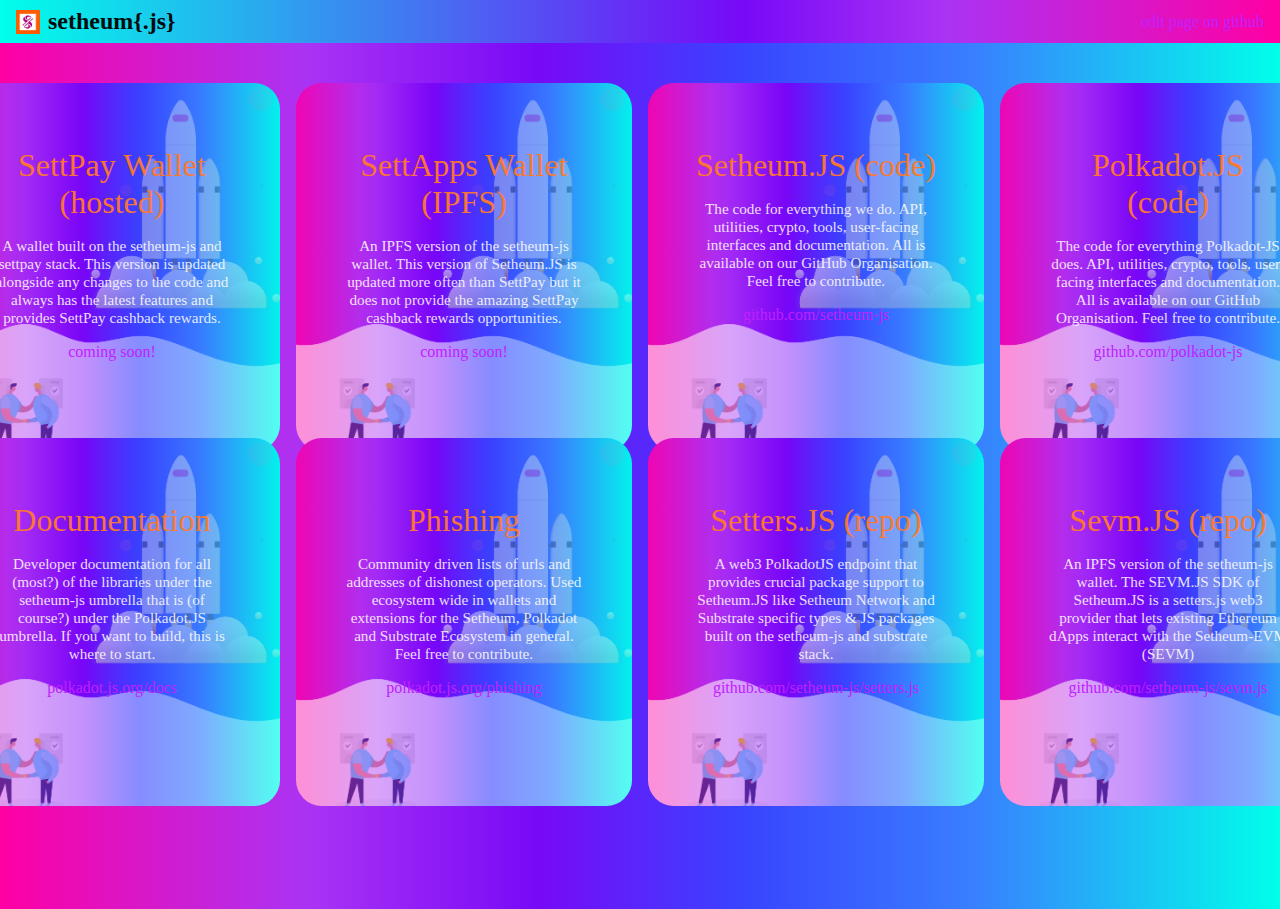
==== index.html @ 2751fb50 "A bit of redesigning" ====
<!DOCTYPE html>
<html>
  <head>
    <meta charset="UTF-8">
    <meta name="viewport" content="initial-scale=0.5, maximum-scale=1">+

    <title>setheum{.js}</title>
    <link rel="stylesheet" href="style.css">
  </head>
  <body>
    <div class="header">
      <div class="logo"><img src="logo.png" />
        <div><h2>setheum{.js}</h2></div>
      </div>
      <a href="https://github.com/setheum-js/setheum-js.github.io/edit/master/index.html">edit page on github</a>
    </div>
    
    <div class="container gradient">
      <div class="row">
        <div class="col">
          <div class="box">
            <h1>SettPay Wallet (hosted)</h1>
            <p class="desc">A wallet built on the setheum-js and settpay stack. 
              This version is updated alongside any changes to the code and always 
              has the latest features and provides SettPay cashback rewards.</p>
            <p><a href="#">coming soon!</a></p>
          </div>
          <div class="box">
            <h1>SettApps Wallet (IPFS)</h1>
            <p class="desc">An IPFS version of the setheum-js wallet. 
              This version of Setheum.JS is updated more often than SettPay but it does not provide the 
              amazing SettPay cashback rewards opportunities.</p>
            <p><a href="#">coming soon!</a></p>
          </div>
          <div class="box">
            <h1>Setheum.JS (code)</h1>
            <p class="desc">The code for everything we do. API, utilities,
              crypto, tools, user-facing interfaces and documentation. All is available on
              our GitHub Organisation. Feel free to contribute.</p>
            <p><a href="https://github.com/setheum-js/">github.com/setheum-js</a></p>
          </div>
          <div class="box">
            <h1>Polkadot.JS (code)</h1>
            <p class="desc">The code for everything Polkadot-JS does. API, utilities,
              crypto, tools, user-facing interfaces and documentation. All is available on
              our GitHub Organisation. Feel free to contribute.</p>
            <p><a href="https://github.com/polkadot-js/">github.com/polkadot-js</a></p>
          </div>
        </div>
      </div>
      <div class="row">
        <div class="col">
          <div class="box">
            <h1>Documentation</h1>
            <p class="desc">Developer documentation for all (most?) of the libraries
              under the setheum-js umbrella that is (of course?) under the Polkadot.JS umbrella.
              If you want to build, this is where to start.</p>
            <p><a href="https://polkadot.js.org/docs/">polkadot.js.org/docs</a></p>
          </div>
          <div class="box">
            <h1>Phishing</h1>
            <p class="desc">Community driven lists of urls and addresses of
              dishonest operators. Used ecosystem wide in wallets and extensions
              for the Setheum, Polkadot and Substrate Ecosystem in general. Feel free to contribute.</p>
            <p><a href="https://polkadot.js.org/phishing/">polkadot.js.org/phishing</a></p>
          </div>
          <div class="box">
            <h1>Setters.JS (repo)</h1>
            <p class="desc">A web3 PolkadotJS endpoint that provides crucial package
              support to Setheum.JS like Setheum Network and Substrate specific
              types & JS packages built on the setheum-js and substrate stack.</p>
            <p><a href="https://github.com/setheum-js/setters.js">github.com/setheum-js/setters.js</a></p>
          </div>
          <div class="box">
            <h1>Sevm.JS (repo)</h1>
            <p class="desc">An IPFS version of the setheum-js wallet.
              The SEVM.JS SDK of Setheum.JS is a setters.js web3 provider
              that lets existing Ethereum dApps interact with the Setheum-EVM (SEVM)</p>
            <p><a href="https://github.com/setheum-js/sevm.js">github.com/setheum-js/sevm.js</a></p>
          </div>
        </div>
      </div>
    </div>
  </body>
</html>
---- style.css ----
*{
    margin: 0;
    padding:0;
    font-family: 'Roboto', san-serif;
}

a{ 
    color: #c021ff !important; 
    text-decoration: none 
}

h1{ 
    color: #ff792b; 
    font-weight: 400; 
    margin: 1rem 0; 
    opacity: 0.95 
}

h2{ 
    color: #000000; 
    opacity: 0.95 
}

h5{ 
    color: #f3763c; 
    opacity: 0.95 
}

p{ 
    color: #ffffff; 
    margin: 1rem 0 
}

.desc{ 
    font-size:  0.95rem; 
    opacity: 0.85; 
    white-space: normal 
}

.header{ 
    align-items: center; 
    background: rgb(0,242,255);
    background: linear-gradient(90deg, rgba(0,242,255,1) 0%, 
    rgba(0,255,234,1) 0%, rgba(120,9,247,1) 58%, 
    rgba(170,51,244,1) 74%,  rgba(255,0,163,1) 100%); 
    display: flex; left: 0; justify-content: space-between; padding: 0.5rem 1rem; position: fixed; right: 0; top: 0; z-index: 1 
}

.header div.logo{ 
    display: flex; 
    align-items: center 
}

.header img{ 
    height: 1.5rem; 
    margin-right: 0.5rem; 
    width: 1.5rem 
}

.gradient {
  background: rgb(255,0,163);
  background: linear-gradient(
    90deg, rgba(255,0,163,1) 0%, 
    rgba(170,51,244,1) 24%, rgba(120,9,247,1) 42%, 
    rgba(57,68,255,1) 58%, rgba(57,127,255,1) 76%, 
    rgba(0,255,234,1) 100%, rgb(53, 119, 122) 100%); 
}

body{ 
    color: #4e4e4e; 
    font-family: "-apple-system", 
    BlinkMacSystemFont, "Segoe UI", 
    Roboto, 
    Oxygen, 
    Ubuntu, 
    Cantarell, "Open Sans", 
    "Helvetica Neue", 
    Helvetica, 
    Arial, 
    sans-serif, 
    "Apple Color Emoji", 
    "Segoe UI Emoji", 
    "Segoe UI Symbol"; 
    height: 100vh; 
    overflow: hidden; 
    padding: 0 }
      
.row{
    display: flex;
    height:34%;
    align-items: center;
    padding-top: 3%;
    padding-left: 3%;
    padding-right: 3%;
    padding-bottom: 3%;
    justify-content: center 
}

.col{
    flex-basis: 50%;
    display: flex;
}

#particles-js{
    background-size: cover;
    background-position: center;
    background: rgb(255,0,163);
    background: linear-gradient(
    90deg, rgba(255,0,163,1) 0%, 
    rgba(170,51,244,1) 24%, rgba(120,9,247,1) 42%, 
    rgba(57,68,255,1) 58%, rgba(57,127,255,1) 76%, 
    rgba(0,255,234,1) 100%, rgb(53, 119, 122) 100%);
}


button{
    width: 180px;
    color: #000;
    font-size: 12px;
    padding: 12px 0;
    background: #fff;
    border: 0;
    border-radius: 20px;
    outline: none;
    margin-top: 30px;
}

.box { 
    background: rgba(255, 255, 255, 0.85); 
    border-radius: 25.8px; 
    flex: 2 2; 
    margin: 0.5rem; 
    min-width: 15rem; 
    max-width: 21rem; 
    padding:  3rem; 
    text-align: center; 
    width: 5rem; 
    height: 17rem; 

    background-image: linear-gradient(
    90deg, rgba(255, 0, 162, 0.439) 0%, 
    rgba(170, 51, 244, 0.446) 24%, rgba(120, 9, 247, 0.446) 42%, 
    rgba(57, 67, 255, 0.611) 58%, rgba(57, 126, 255, 0.652) 76%, 
    rgba(0, 255, 234, 0.679) 100%, rgba(53, 118, 122, 0.775) 100%), 
    url(background.png);
    background-position: center;
    background-size: cover;
    z-index: 2 }

.container{
    width: 100%;
    height: 99vh;
    background-position: center;
    background-size: cover;
    padding-top: 1%;
    padding-left: 2%;
    padding-right: 2%;
    padding-bottom: 4%;
    box-sizing: border-box;
    align-items: center;
    display: flex;
    flex-direction: column;
    justify-content: center; 
    flex: 2 2; 
}

.card{
    width: 350px;
    height: 300px;
    display: inline-block;
    border-radius: 150px;
    padding-top: 5%;
    padding-left: 1%;
    padding-right: 1%;
    padding-bottom: 22%;
    box-sizing: border-box;
    cursor: pointer;
    margin: 12px 12px;
    background-image: linear-gradient(
    90deg, rgba(163, 28, 114, 0.528) 0%, 
    rgba(115, 22, 174, 0.494) 24%, rgba(93, 19, 179, 0.515) 42%, 
    rgba(21, 29, 181, 0.501) 58%, rgba(26, 80, 181, 0.501) 76%, 
    rgba(11, 145, 134, 0.515) 100%, rgba(18, 127, 133, 0.515) 100%), 
    url(background.png);
    background-position: center;
    background-size: cover;
}
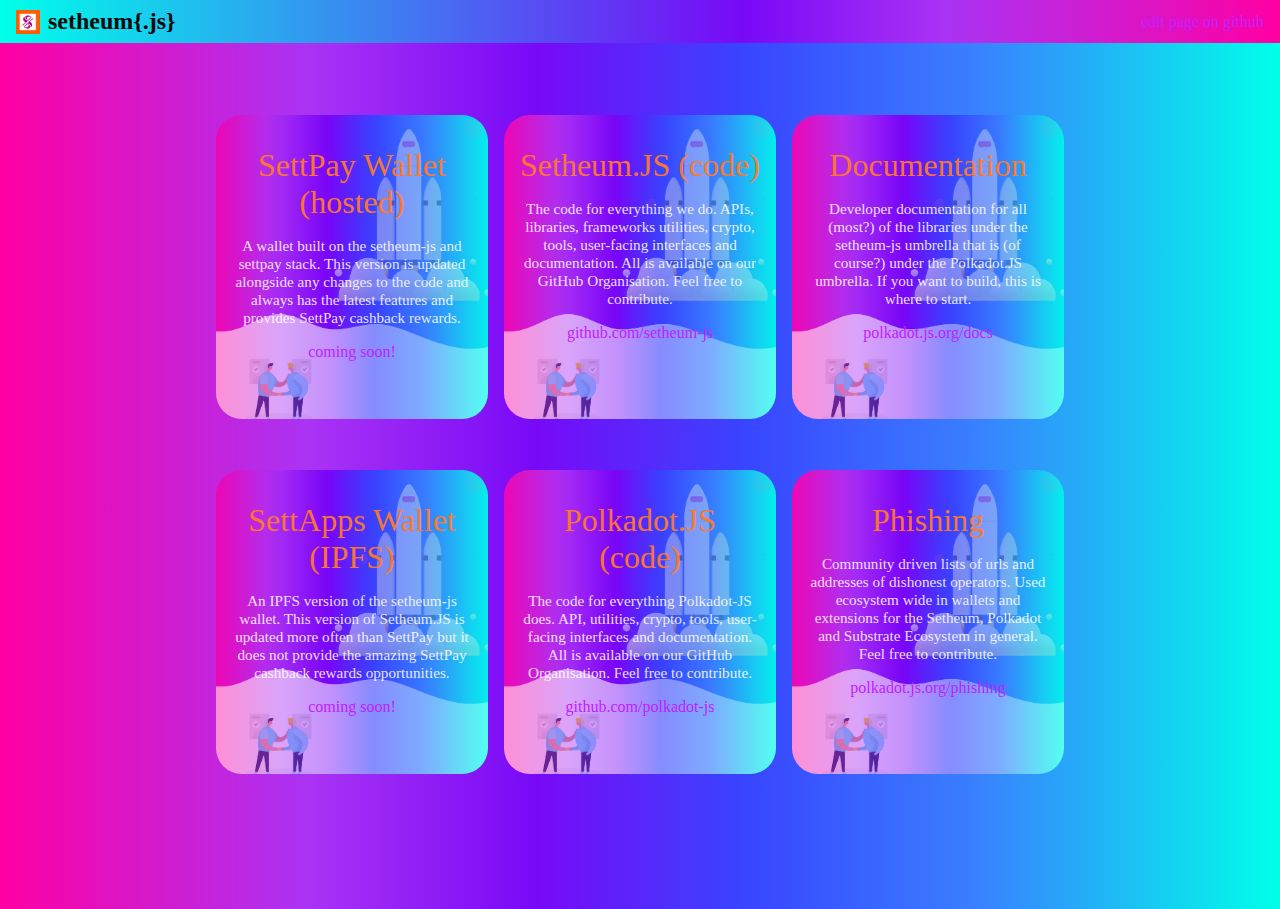
==== commit 13bdc5e2: "rearrange fit minimal and info design" ====
--- a/index.html
+++ b/index.html
@@ -26,18 +26,29 @@
             <p><a href="#">coming soon!</a></p>
           </div>
           <div class="box">
+            <h1>Setheum.JS (code)</h1>
+            <p class="desc">The code for everything we do. APIs, libraries, 
+              frameworks utilities, crypto, tools, user-facing interfaces and documentation. 
+              All is available on our GitHub Organisation. Feel free to contribute.</p>
+            <p><a href="https://github.com/setheum-js/">github.com/setheum-js</a></p>
+          </div>
+          <div class="box">
+            <h1>Documentation</h1>
+            <p class="desc">Developer documentation for all (most?) of the libraries
+              under the setheum-js umbrella that is (of course?) under the Polkadot.JS umbrella.
+              If you want to build, this is where to start.</p>
+            <p><a href="https://polkadot.js.org/docs/">polkadot.js.org/docs</a></p>
+          </div>
+        </div>
+      </div>
+      <div class="row">
+        <div class="col">
+          <div class="box">
             <h1>SettApps Wallet (IPFS)</h1>
             <p class="desc">An IPFS version of the setheum-js wallet. 
               This version of Setheum.JS is updated more often than SettPay but it does not provide the 
               amazing SettPay cashback rewards opportunities.</p>
             <p><a href="#">coming soon!</a></p>
-          </div>
-          <div class="box">
-            <h1>Setheum.JS (code)</h1>
-            <p class="desc">The code for everything we do. API, utilities,
-              crypto, tools, user-facing interfaces and documentation. All is available on
-              our GitHub Organisation. Feel free to contribute.</p>
-            <p><a href="https://github.com/setheum-js/">github.com/setheum-js</a></p>
           </div>
           <div class="box">
             <h1>Polkadot.JS (code)</h1>
@@ -46,17 +57,6 @@
               our GitHub Organisation. Feel free to contribute.</p>
             <p><a href="https://github.com/polkadot-js/">github.com/polkadot-js</a></p>
           </div>
-        </div>
-      </div>
-      <div class="row">
-        <div class="col">
-          <div class="box">
-            <h1>Documentation</h1>
-            <p class="desc">Developer documentation for all (most?) of the libraries
-              under the setheum-js umbrella that is (of course?) under the Polkadot.JS umbrella.
-              If you want to build, this is where to start.</p>
-            <p><a href="https://polkadot.js.org/docs/">polkadot.js.org/docs</a></p>
-          </div>
           <div class="box">
             <h1>Phishing</h1>
             <p class="desc">Community driven lists of urls and addresses of
@@ -64,20 +64,6 @@
               for the Setheum, Polkadot and Substrate Ecosystem in general. Feel free to contribute.</p>
             <p><a href="https://polkadot.js.org/phishing/">polkadot.js.org/phishing</a></p>
           </div>
-          <div class="box">
-            <h1>Setters.JS (repo)</h1>
-            <p class="desc">A web3 PolkadotJS endpoint that provides crucial package
-              support to Setheum.JS like Setheum Network and Substrate specific
-              types & JS packages built on the setheum-js and substrate stack.</p>
-            <p><a href="https://github.com/setheum-js/setters.js">github.com/setheum-js/setters.js</a></p>
-          </div>
-          <div class="box">
-            <h1>Sevm.JS (repo)</h1>
-            <p class="desc">An IPFS version of the setheum-js wallet.
-              The SEVM.JS SDK of Setheum.JS is a setters.js web3 provider
-              that lets existing Ethereum dApps interact with the Setheum-EVM (SEVM)</p>
-            <p><a href="https://github.com/setheum-js/sevm.js">github.com/setheum-js/sevm.js</a></p>
-          </div>
         </div>
       </div>
     </div>
--- a/style.css
+++ b/style.css
@@ -132,9 +132,9 @@
     margin: 0.5rem; 
     min-width: 15rem; 
     max-width: 21rem; 
-    padding:  3rem; 
+    padding:  1rem; 
     text-align: center; 
-    width: 5rem; 
+    width: 3rem; 
     height: 17rem; 
 
     background-image: linear-gradient(
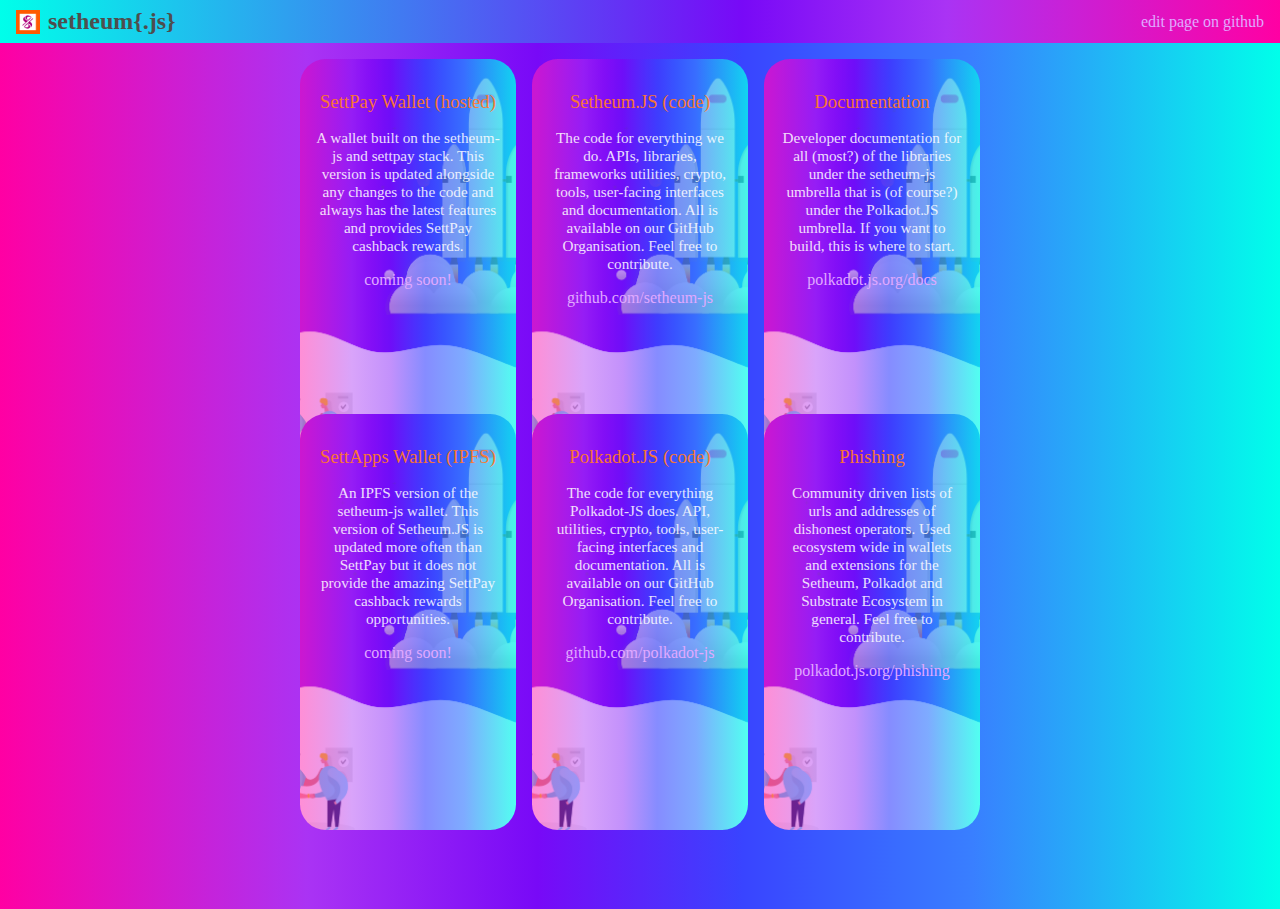
==== commit 1b3fbaec: "Merge pull request #12 from JBA-Khalifa/Extended-Libraries" ====
--- a/index.html
+++ b/index.html
@@ -19,21 +19,21 @@
       <div class="row">
         <div class="col">
           <div class="box">
-            <h1>SettPay Wallet (hosted)</h1>
+            <h3>SettPay Wallet (hosted)</h3>
             <p class="desc">A wallet built on the setheum-js and settpay stack. 
               This version is updated alongside any changes to the code and always 
               has the latest features and provides SettPay cashback rewards.</p>
             <p><a href="#">coming soon!</a></p>
           </div>
           <div class="box">
-            <h1>Setheum.JS (code)</h1>
+            <h3>Setheum.JS (code)</h3>
             <p class="desc">The code for everything we do. APIs, libraries, 
               frameworks utilities, crypto, tools, user-facing interfaces and documentation. 
               All is available on our GitHub Organisation. Feel free to contribute.</p>
             <p><a href="https://github.com/setheum-js/">github.com/setheum-js</a></p>
           </div>
           <div class="box">
-            <h1>Documentation</h1>
+            <h3>Documentation</h3>
             <p class="desc">Developer documentation for all (most?) of the libraries
               under the setheum-js umbrella that is (of course?) under the Polkadot.JS umbrella.
               If you want to build, this is where to start.</p>
@@ -44,21 +44,21 @@
       <div class="row">
         <div class="col">
           <div class="box">
-            <h1>SettApps Wallet (IPFS)</h1>
+            <h3>SettApps Wallet (IPFS)</h3>
             <p class="desc">An IPFS version of the setheum-js wallet. 
               This version of Setheum.JS is updated more often than SettPay but it does not provide the 
               amazing SettPay cashback rewards opportunities.</p>
             <p><a href="#">coming soon!</a></p>
           </div>
           <div class="box">
-            <h1>Polkadot.JS (code)</h1>
+            <h3>Polkadot.JS (code)</h3>
             <p class="desc">The code for everything Polkadot-JS does. API, utilities,
               crypto, tools, user-facing interfaces and documentation. All is available on
               our GitHub Organisation. Feel free to contribute.</p>
             <p><a href="https://github.com/polkadot-js/">github.com/polkadot-js</a></p>
           </div>
           <div class="box">
-            <h1>Phishing</h1>
+            <h3>Phishing</h3>
             <p class="desc">Community driven lists of urls and addresses of
               dishonest operators. Used ecosystem wide in wallets and extensions
               for the Setheum, Polkadot and Substrate Ecosystem in general. Feel free to contribute.</p>
--- a/style.css
+++ b/style.css
@@ -5,18 +5,18 @@
 }
 
 a{ 
-    color: #c021ff !important; 
+    color: #e0a9ff !important; 
     text-decoration: none 
 }
 
-h1{ 
+h3{ 
     color: #ff792b; 
     font-weight: 400; 
     margin: 1rem 0; 
     opacity: 0.95 
 }
 
-h2{ 
+h1{ 
     color: #000000; 
     opacity: 0.95 
 }
@@ -130,13 +130,12 @@
     border-radius: 25.8px; 
     flex: 2 2; 
     margin: 0.5rem; 
-    min-width: 15rem; 
+    min-width: 11.5rem; 
     max-width: 21rem; 
     padding:  1rem; 
     text-align: center; 
-    width: 3rem; 
-    height: 17rem; 
-
+    width: 1rem; 
+    height: 24rem; 
     background-image: linear-gradient(
     90deg, rgba(255, 0, 162, 0.439) 0%, 
     rgba(170, 51, 244, 0.446) 24%, rgba(120, 9, 247, 0.446) 42%, 
@@ -145,7 +144,8 @@
     url(background.png);
     background-position: center;
     background-size: cover;
-    z-index: 2 }
+    z-index: 2 
+}
 
 .container{
     width: 100%;
@@ -184,4 +184,4 @@
     url(background.png);
     background-position: center;
     background-size: cover;
-}                                                                             +}                                                                             
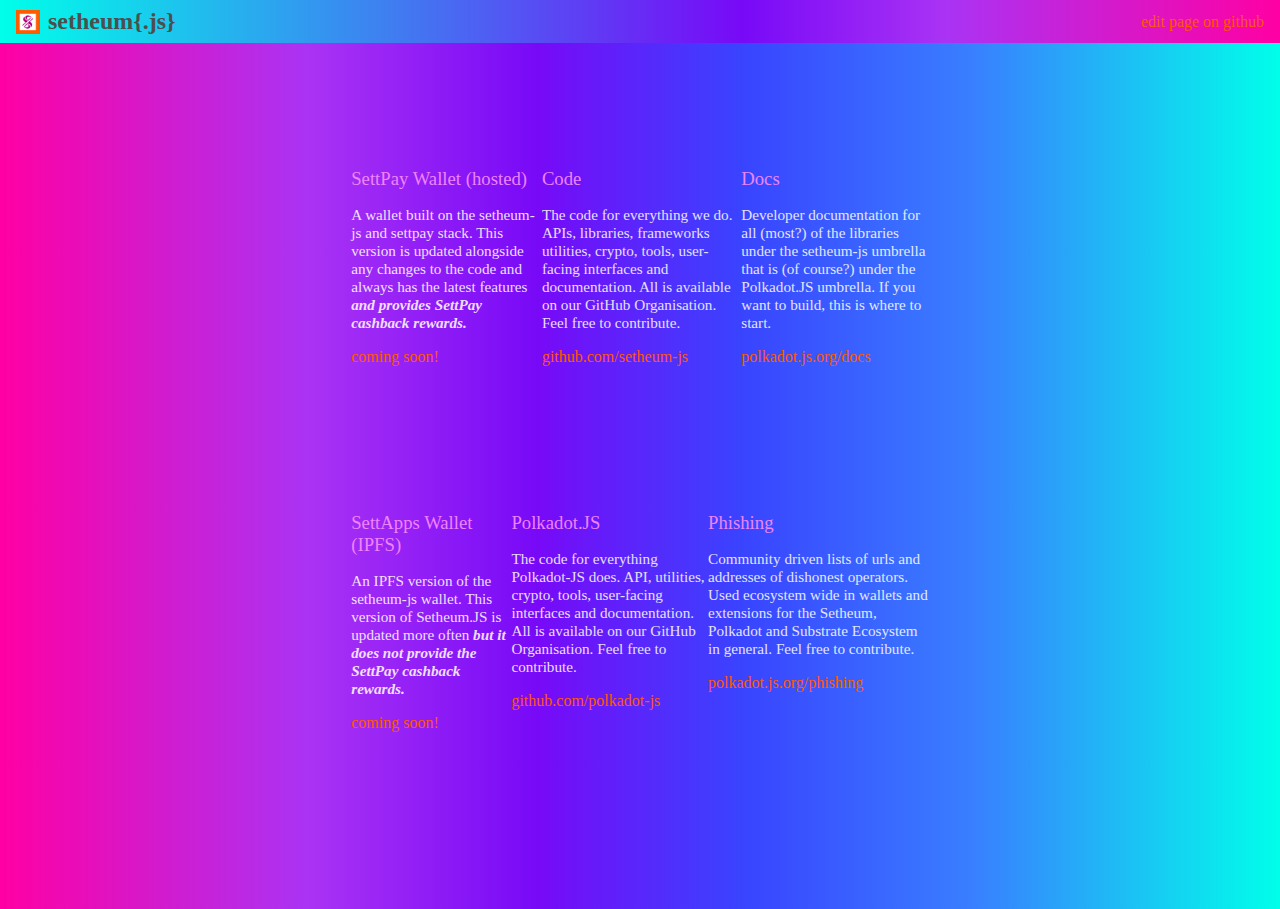
==== commit 26f20452: "simpler and clearer text with  eloquent cards" ====
--- a/index.html
+++ b/index.html
@@ -22,18 +22,18 @@
             <h3>SettPay Wallet (hosted)</h3>
             <p class="desc">A wallet built on the setheum-js and settpay stack. 
               This version is updated alongside any changes to the code and always 
-              has the latest features and provides SettPay cashback rewards.</p>
+              has the latest features <b><i>and provides SettPay cashback rewards.</b></i></p>
             <p><a href="#">coming soon!</a></p>
           </div>
           <div class="box">
-            <h3>Setheum.JS (code)</h3>
+            <h3>Code</h3>
             <p class="desc">The code for everything we do. APIs, libraries, 
               frameworks utilities, crypto, tools, user-facing interfaces and documentation. 
               All is available on our GitHub Organisation. Feel free to contribute.</p>
             <p><a href="https://github.com/setheum-js/">github.com/setheum-js</a></p>
           </div>
           <div class="box">
-            <h3>Documentation</h3>
+            <h3>Docs</h3>
             <p class="desc">Developer documentation for all (most?) of the libraries
               under the setheum-js umbrella that is (of course?) under the Polkadot.JS umbrella.
               If you want to build, this is where to start.</p>
@@ -46,12 +46,12 @@
           <div class="box">
             <h3>SettApps Wallet (IPFS)</h3>
             <p class="desc">An IPFS version of the setheum-js wallet. 
-              This version of Setheum.JS is updated more often than SettPay but it does not provide the 
-              amazing SettPay cashback rewards opportunities.</p>
+              This version of Setheum.JS is updated more often 
+              <b><i>but it does not provide the SettPay cashback rewards.</b></i></p>
             <p><a href="#">coming soon!</a></p>
           </div>
           <div class="box">
-            <h3>Polkadot.JS (code)</h3>
+            <h3>Polkadot.JS</h3>
             <p class="desc">The code for everything Polkadot-JS does. API, utilities,
               crypto, tools, user-facing interfaces and documentation. All is available on
               our GitHub Organisation. Feel free to contribute.</p>
--- a/style.css
+++ b/style.css
@@ -5,12 +5,12 @@
 }
 
 a{ 
-    color: #e0a9ff !important; 
+    color: #ff5900; 
     text-decoration: none 
 }
 
 h3{ 
-    color: #ff792b; 
+    color: #f589ff; 
     font-weight: 400; 
     margin: 1rem 0; 
     opacity: 0.95 
@@ -125,7 +125,7 @@
     margin-top: 30px;
 }
 
-.box { 
+.cards { 
     background: rgba(255, 255, 255, 0.85); 
     border-radius: 25.8px; 
     flex: 2 2; 
@@ -135,7 +135,7 @@
     padding:  1rem; 
     text-align: center; 
     width: 1rem; 
-    height: 24rem; 
+    height: 19rem; 
     background-image: linear-gradient(
     90deg, rgba(255, 0, 162, 0.439) 0%, 
     rgba(170, 51, 244, 0.446) 24%, rgba(120, 9, 247, 0.446) 42%, 
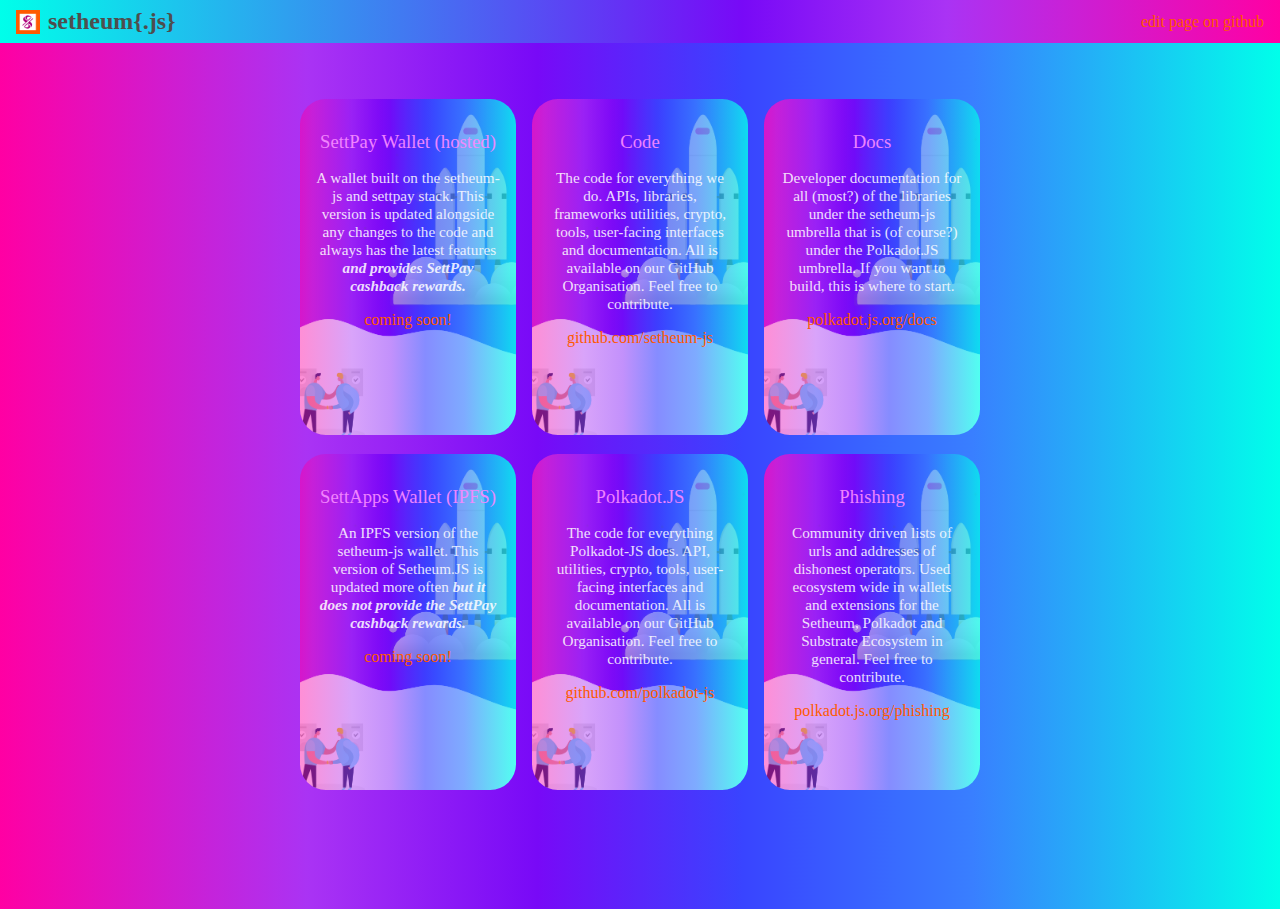
==== commit abd54701: "box to cards" ====
--- a/index.html
+++ b/index.html
@@ -18,21 +18,21 @@
     <div class="container gradient">
       <div class="row">
         <div class="col">
-          <div class="box">
+          <div class="cards">
             <h3>SettPay Wallet (hosted)</h3>
             <p class="desc">A wallet built on the setheum-js and settpay stack. 
               This version is updated alongside any changes to the code and always 
               has the latest features <b><i>and provides SettPay cashback rewards.</b></i></p>
             <p><a href="#">coming soon!</a></p>
           </div>
-          <div class="box">
+          <div class="cards">
             <h3>Code</h3>
             <p class="desc">The code for everything we do. APIs, libraries, 
               frameworks utilities, crypto, tools, user-facing interfaces and documentation. 
               All is available on our GitHub Organisation. Feel free to contribute.</p>
             <p><a href="https://github.com/setheum-js/">github.com/setheum-js</a></p>
           </div>
-          <div class="box">
+          <div class="cards">
             <h3>Docs</h3>
             <p class="desc">Developer documentation for all (most?) of the libraries
               under the setheum-js umbrella that is (of course?) under the Polkadot.JS umbrella.
@@ -43,21 +43,21 @@
       </div>
       <div class="row">
         <div class="col">
-          <div class="box">
+          <div class="cards">
             <h3>SettApps Wallet (IPFS)</h3>
             <p class="desc">An IPFS version of the setheum-js wallet. 
               This version of Setheum.JS is updated more often 
               <b><i>but it does not provide the SettPay cashback rewards.</b></i></p>
             <p><a href="#">coming soon!</a></p>
           </div>
-          <div class="box">
+          <div class="cards">
             <h3>Polkadot.JS</h3>
             <p class="desc">The code for everything Polkadot-JS does. API, utilities,
               crypto, tools, user-facing interfaces and documentation. All is available on
               our GitHub Organisation. Feel free to contribute.</p>
             <p><a href="https://github.com/polkadot-js/">github.com/polkadot-js</a></p>
           </div>
-          <div class="box">
+          <div class="cards">
             <h3>Phishing</h3>
             <p class="desc">Community driven lists of urls and addresses of
               dishonest operators. Used ecosystem wide in wallets and extensions
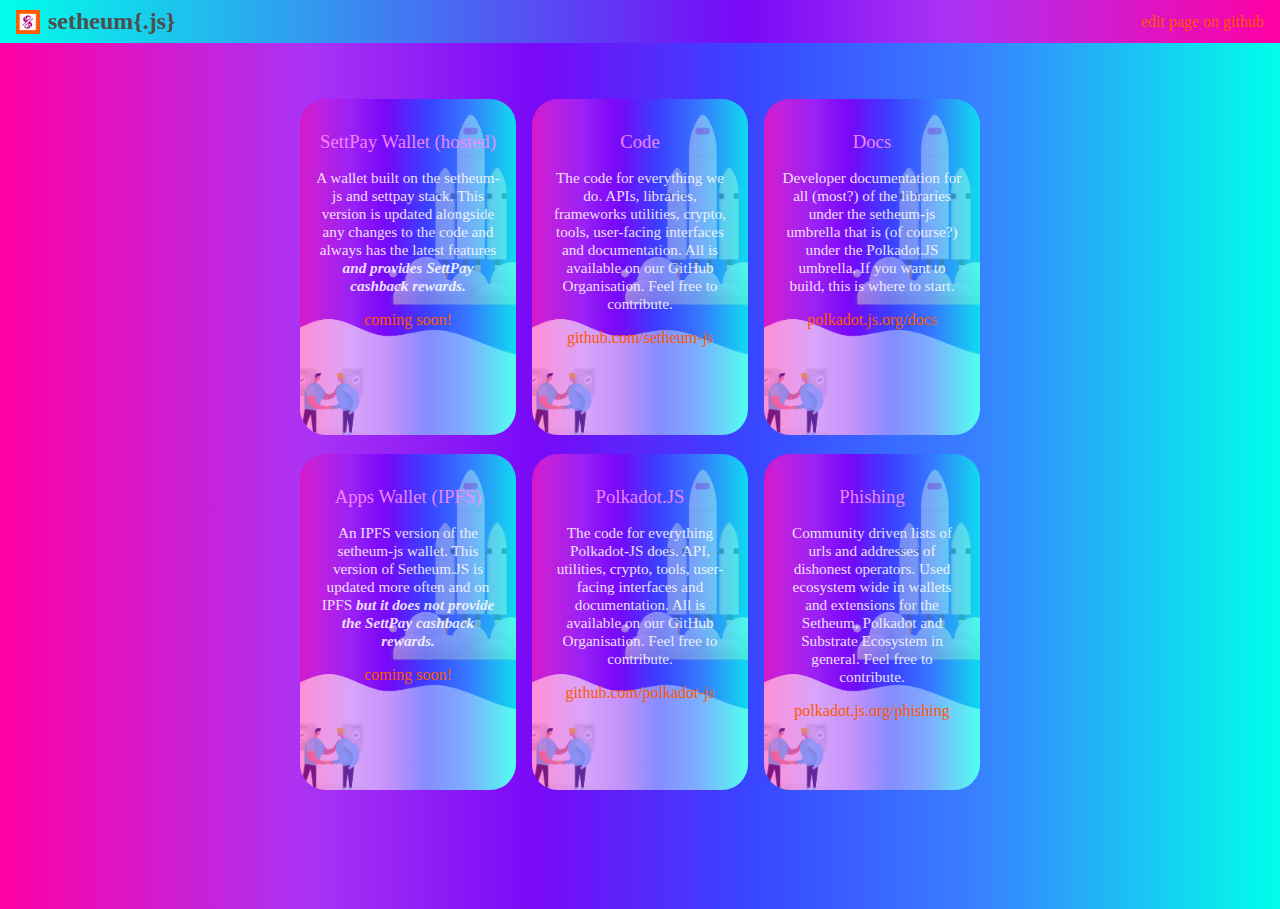
==== commit 30fbc078: "Merge pull request #15 from JBA-Khalifa/Extended-Libraries" ====
--- a/index.html
+++ b/index.html
@@ -44,9 +44,9 @@
       <div class="row">
         <div class="col">
           <div class="cards">
-            <h3>SettApps Wallet (IPFS)</h3>
+            <h3>Apps Wallet (IPFS)</h3>
             <p class="desc">An IPFS version of the setheum-js wallet. 
-              This version of Setheum.JS is updated more often 
+              This version of Setheum.JS is updated more often and on IPFS
               <b><i>but it does not provide the SettPay cashback rewards.</b></i></p>
             <p><a href="#">coming soon!</a></p>
           </div>
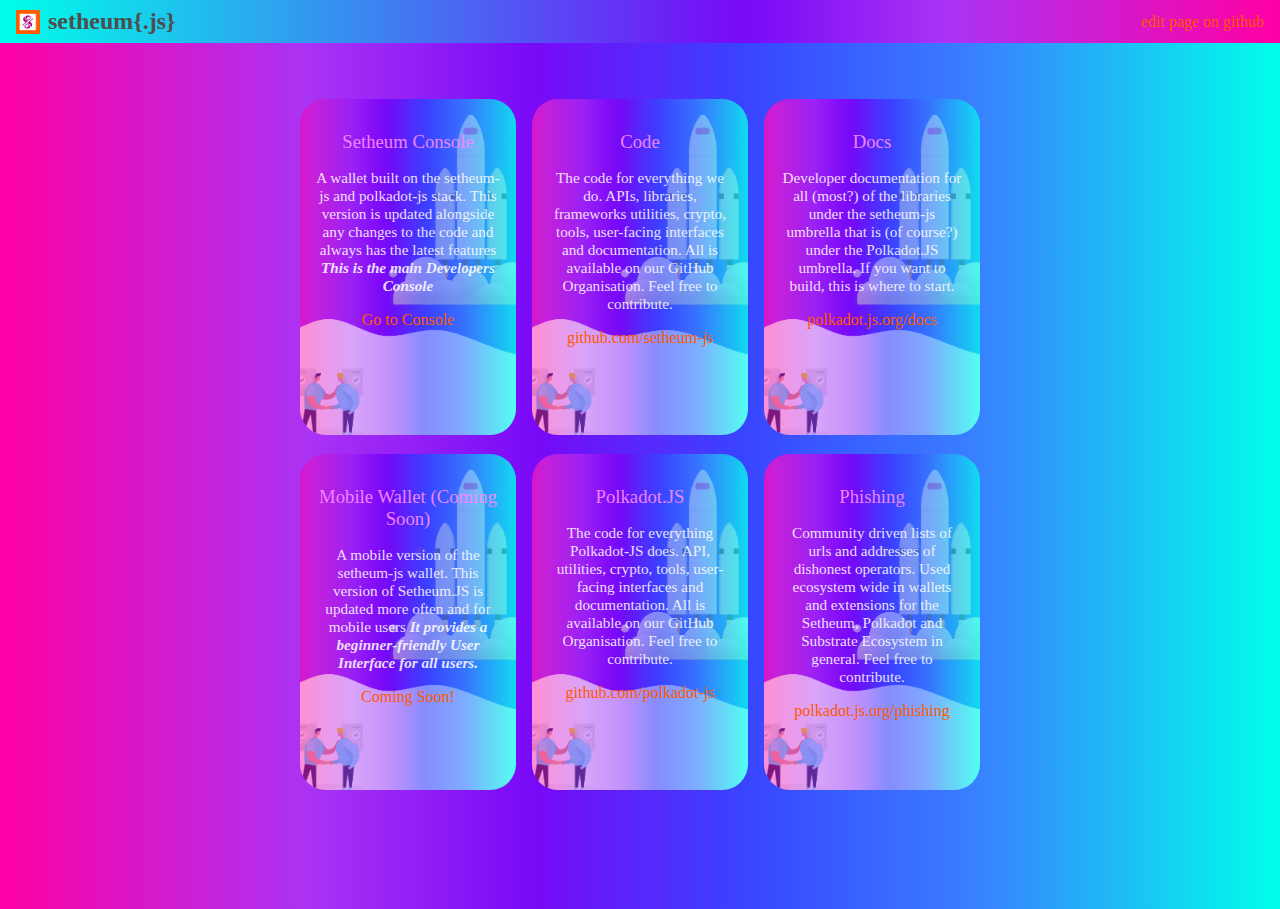
==== commit 52ca36ef: "Update index.html" ====
--- a/index.html
+++ b/index.html
@@ -19,11 +19,11 @@
       <div class="row">
         <div class="col">
           <div class="cards">
-            <h3>SettPay Wallet (hosted)</h3>
-            <p class="desc">A wallet built on the setheum-js and settpay stack. 
+            <h3>Setheum Console</h3>
+            <p class="desc">A wallet built on the setheum-js and polkadot-js stack. 
               This version is updated alongside any changes to the code and always 
-              has the latest features <b><i>and provides SettPay cashback rewards.</b></i></p>
-            <p><a href="#">coming soon!</a></p>
+              has the latest features <b><i>This is the main Developers Console</b></i></p>
+            <p><a href="https://setheum.js.org/console">Go to Console</a></p>
           </div>
           <div class="cards">
             <h3>Code</h3>
@@ -44,11 +44,11 @@
       <div class="row">
         <div class="col">
           <div class="cards">
-            <h3>Apps Wallet (IPFS)</h3>
-            <p class="desc">An IPFS version of the setheum-js wallet. 
-              This version of Setheum.JS is updated more often and on IPFS
-              <b><i>but it does not provide the SettPay cashback rewards.</b></i></p>
-            <p><a href="#">coming soon!</a></p>
+            <h3>Mobile Wallet (Coming Soon)</h3>
+            <p class="desc">A mobile version of the setheum-js wallet. 
+              This version of Setheum.JS is updated more often and for mobile users
+              <b><i>It provides a beginner-friendly User Interface for all users.</b></i></p>
+            <p><a href="#">Coming Soon!</a></p>
           </div>
           <div class="cards">
             <h3>Polkadot.JS</h3>
